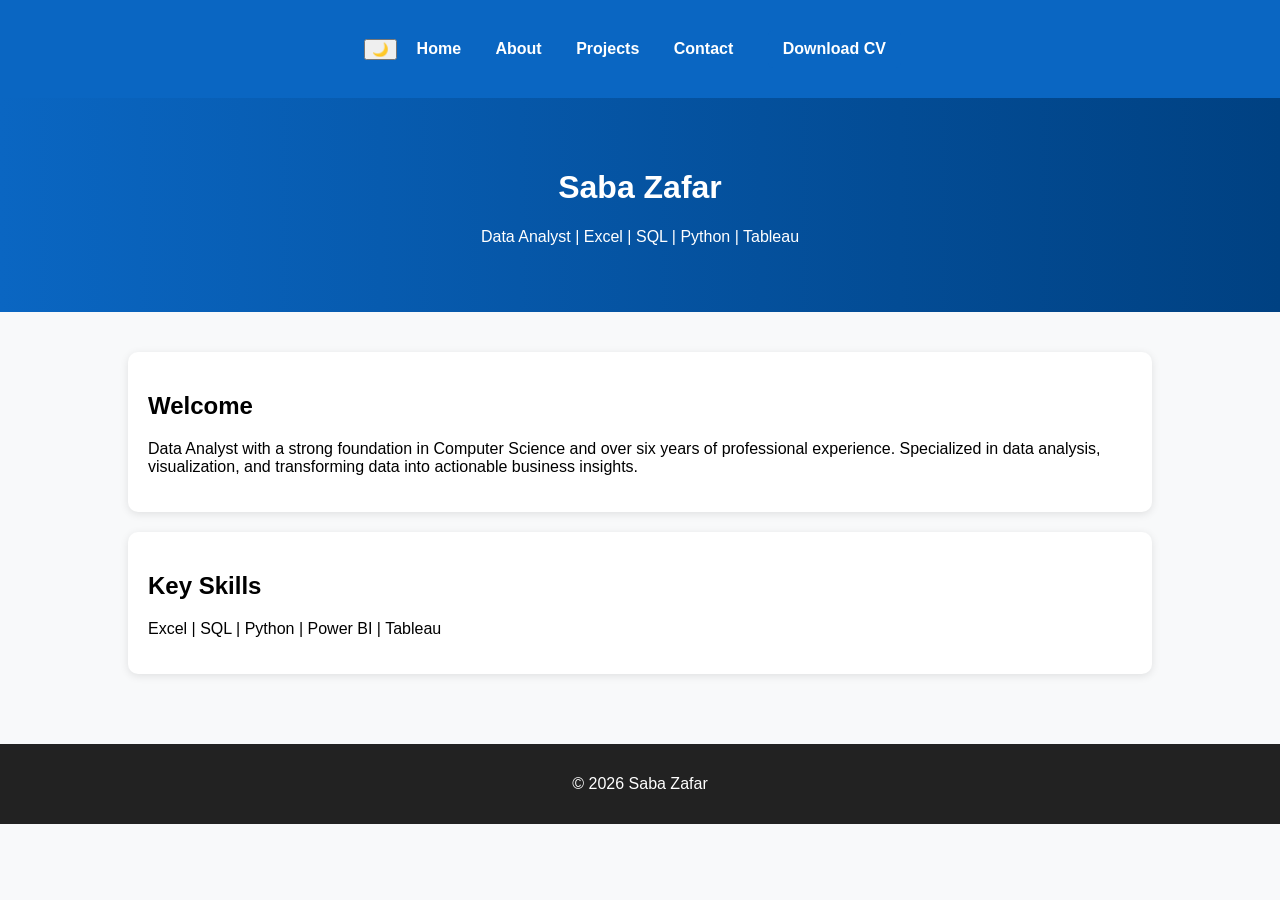
==== index.html @ 67910997 "Update index.html" ====
<!DOCTYPE html>
<html>
<head>
    <title>Saba Zafar | Data Analyst</title>
    <link rel="stylesheet" href="style.css">
</head>

<body>

<nav>
    <button onclick="toggleDarkMode()">🌙</button>
    <a href="index.html">Home</a>
    <a href="About.html">About</a>
    <a href="Projects.html">Projects</a>
    <a href="Contact.html">Contact</a>
    <a href="cv.pdf" class="btn" download>Download CV</a>

</nav>

<header>
    <h1>Saba Zafar</h1>
    <p>Data Analyst | Excel | SQL | Python | Tableau</p>
</header>

<div class="container">

    <div class="card">
        <h2>Welcome</h2>
      <p>
Data Analyst with a strong foundation in Computer Science and over six years of professional experience.
Specialized in data analysis, visualization, and transforming data into actionable business insights.
</p>

    </div>

    <div class="card">
        <h2>Key Skills</h2>
        <p>Excel | SQL | Python | Power BI | Tableau</p>
    </div>

</div>

<footer>
    <p>© 2026 Saba Zafar</p>
</footer>
<script>
function toggleDarkMode() {
    document.body.classList.toggle("dark-mode");
}
</script>

</body>
</html>
---- style.css ----
body {
    font-family: Arial, sans-serif;
    margin: 0;
    background-color: #f8f9fa;
}

/* NAVBAR */
nav {
    background-color: #0a66c2;
    padding: 15px;
    text-align: center;
}

nav a {
    color: white;
    margin: 15px;
    text-decoration: none;
    font-weight: bold;
}

nav a:hover {
    text-decoration: underline;
}

/* HEADER */
header {
    text-align: center;
    padding: 50px;
    background: linear-gradient(to right, #0a66c2, #004182);
    color: white;
}

/* CONTAINER */
.container {
    width: 80%;
    margin: auto;
    padding: 20px;
}

/* CARD STYLE */
.card {
    background: white;
    padding: 20px;
    margin: 20px 0;
    border-radius: 10px;
    box-shadow: 0 2px 8px rgba(0,0,0,0.1);
}

/* BUTTON */
.btn {
    display: inline-block;
    padding: 10px 15px;
    background: #0a66c2;
    color: white;
    text-decoration: none;
    border-radius: 5px;
}

/* FOOTER */
footer {
    background: #222;
    color: white;
    text-align: center;
    padding: 15px;
    margin-top: 30px;
}
.dark-mode {
    background-color: #121212;
    color: white;
}

.dark-mode .card {
    background: #1e1e1e;
}
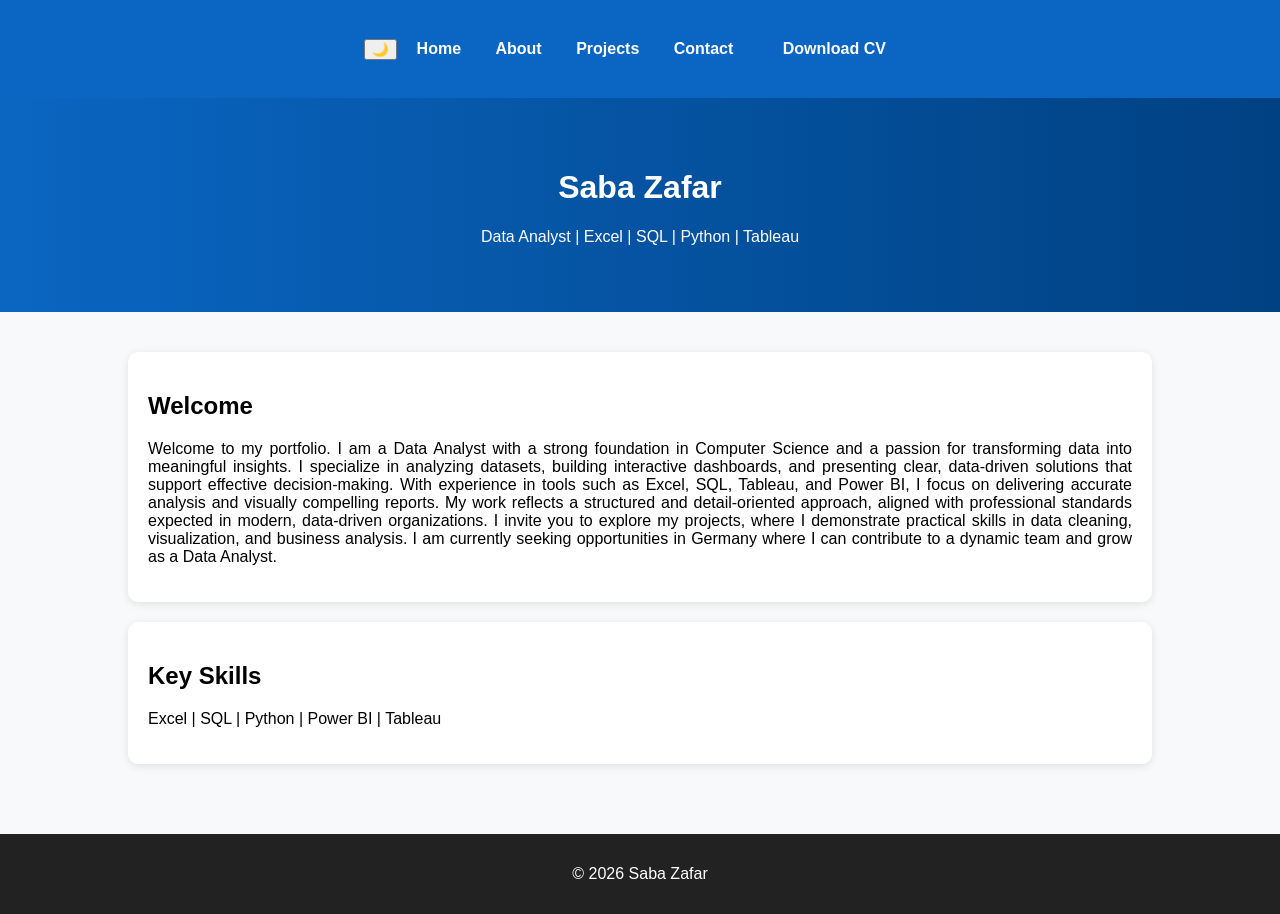
==== commit 721575f6: "Update index.html" ====
--- a/index.html
+++ b/index.html
@@ -26,9 +26,12 @@
 
     <div class="card">
         <h2>Welcome</h2>
-      <p>
-Data Analyst with a strong foundation in Computer Science and over six years of professional experience.
-Specialized in data analysis, visualization, and transforming data into actionable business insights.
+      <p class="justified-text">
+Welcome to my portfolio. I am a Data Analyst with a strong foundation in Computer Science and a passion for transforming data into meaningful insights. I specialize in analyzing datasets, building interactive dashboards, and presenting clear, data-driven solutions that support effective decision-making.
+
+With experience in tools such as Excel, SQL, Tableau, and Power BI, I focus on delivering accurate analysis and visually compelling reports. My work reflects a structured and detail-oriented approach, aligned with professional standards expected in modern, data-driven organizations.
+
+I invite you to explore my projects, where I demonstrate practical skills in data cleaning, visualization, and business analysis. I am currently seeking opportunities in Germany where I can contribute to a dynamic team and grow as a Data Analyst.
 </p>
 
     </div>
--- a/style.css
+++ b/style.css
@@ -36,6 +36,9 @@
     margin: auto;
     padding: 20px;
 }
+.justified-text {
+    text-align: justify;
+}
 
 /* CARD STYLE */
 .card {
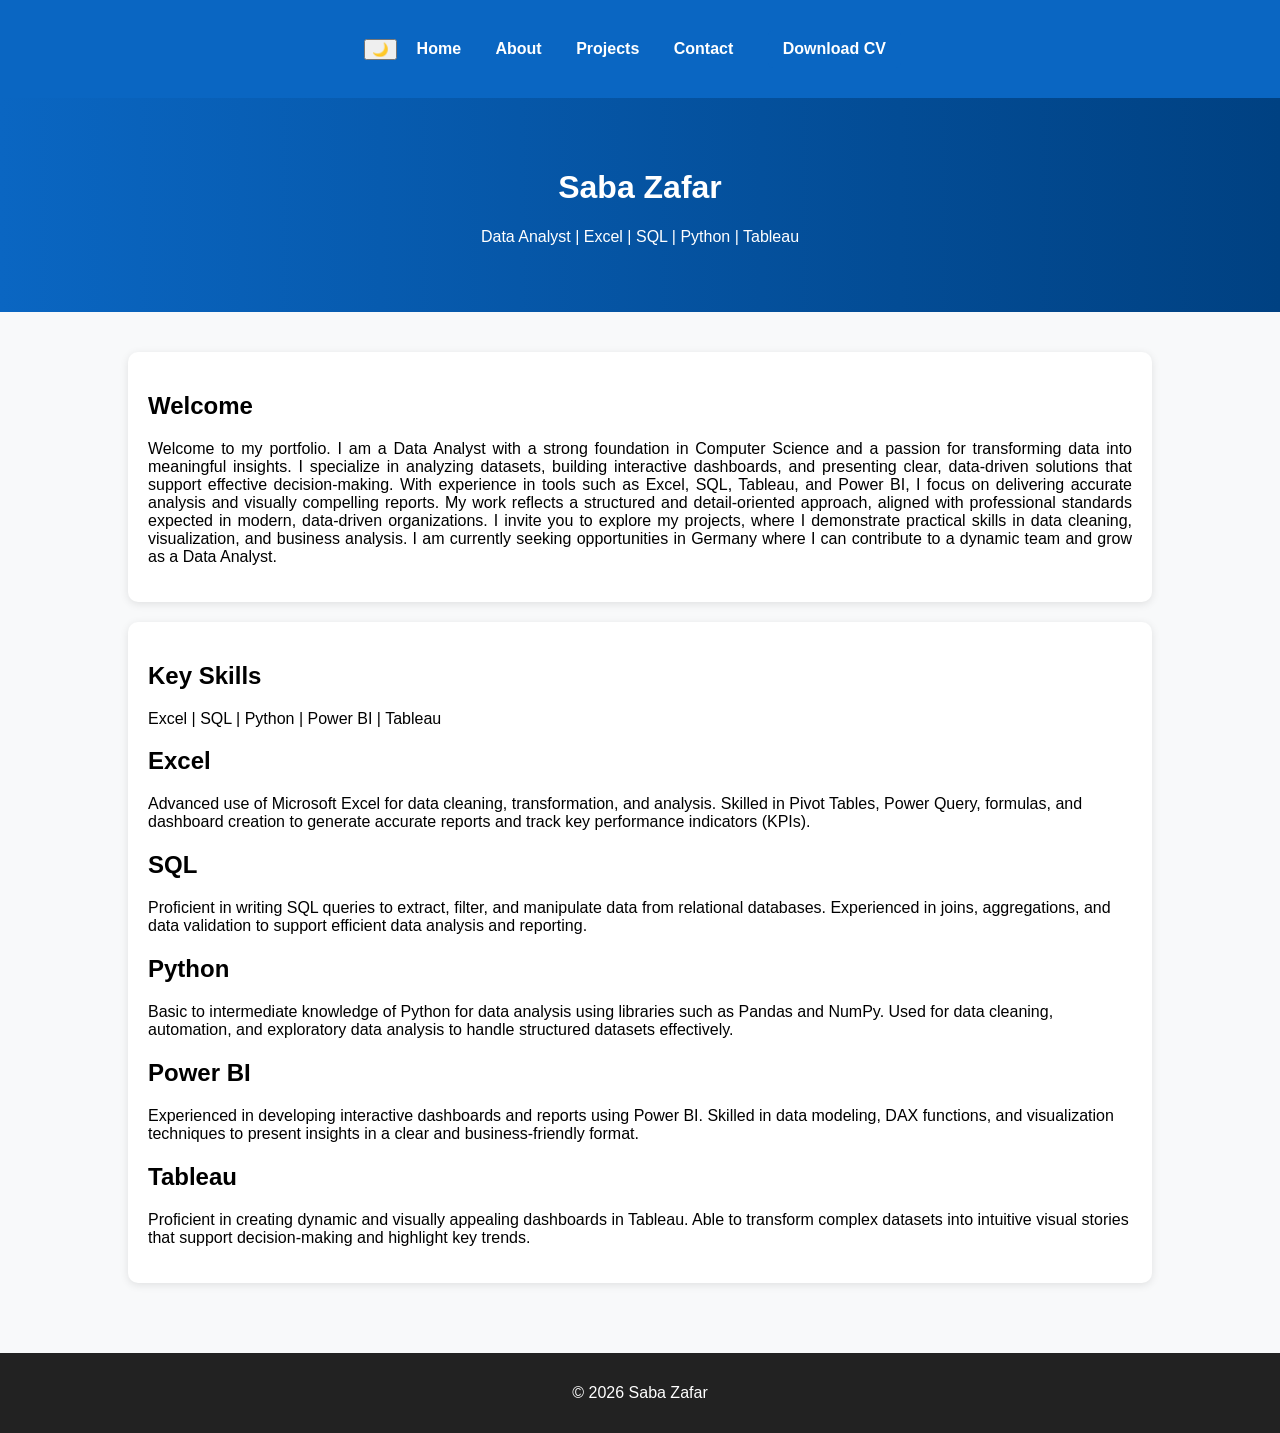
==== commit d116802f: "Update index.html" ====
--- a/index.html
+++ b/index.html
@@ -39,6 +39,21 @@
     <div class="card">
         <h2>Key Skills</h2>
         <p>Excel | SQL | Python | Power BI | Tableau</p>
+        <p class="justified-text"><h2>Excel</h2>
+        Advanced use of Microsoft Excel for data cleaning, transformation, and analysis. Skilled in Pivot Tables, Power Query, formulas, and dashboard creation to generate accurate reports and track key performance indicators (KPIs).
+        </p>
+        <p class="justified-text"><h2>SQL</h2>
+        Proficient in writing SQL queries to extract, filter, and manipulate data from relational databases. Experienced in joins, aggregations, and data validation to support efficient data analysis and reporting.
+        </p>
+        <p class="justified-text"><h2>Python</h2>
+            Basic to intermediate knowledge of Python for data analysis using libraries such as Pandas and NumPy. Used for data cleaning, automation, and exploratory data analysis to handle structured datasets effectively.
+        </p>
+        <p class="justified-text"><h2>Power BI</h2>
+        Experienced in developing interactive dashboards and reports using Power BI. Skilled in data modeling, DAX functions, and visualization techniques to present insights in a clear and business-friendly format.
+        </p>
+        <p class="justified-text"><h2>Tableau</h2>
+        Proficient in creating dynamic and visually appealing dashboards in Tableau. Able to transform complex datasets into intuitive visual stories that support decision-making and highlight key trends.
+        </p>
     </div>
 
 </div>
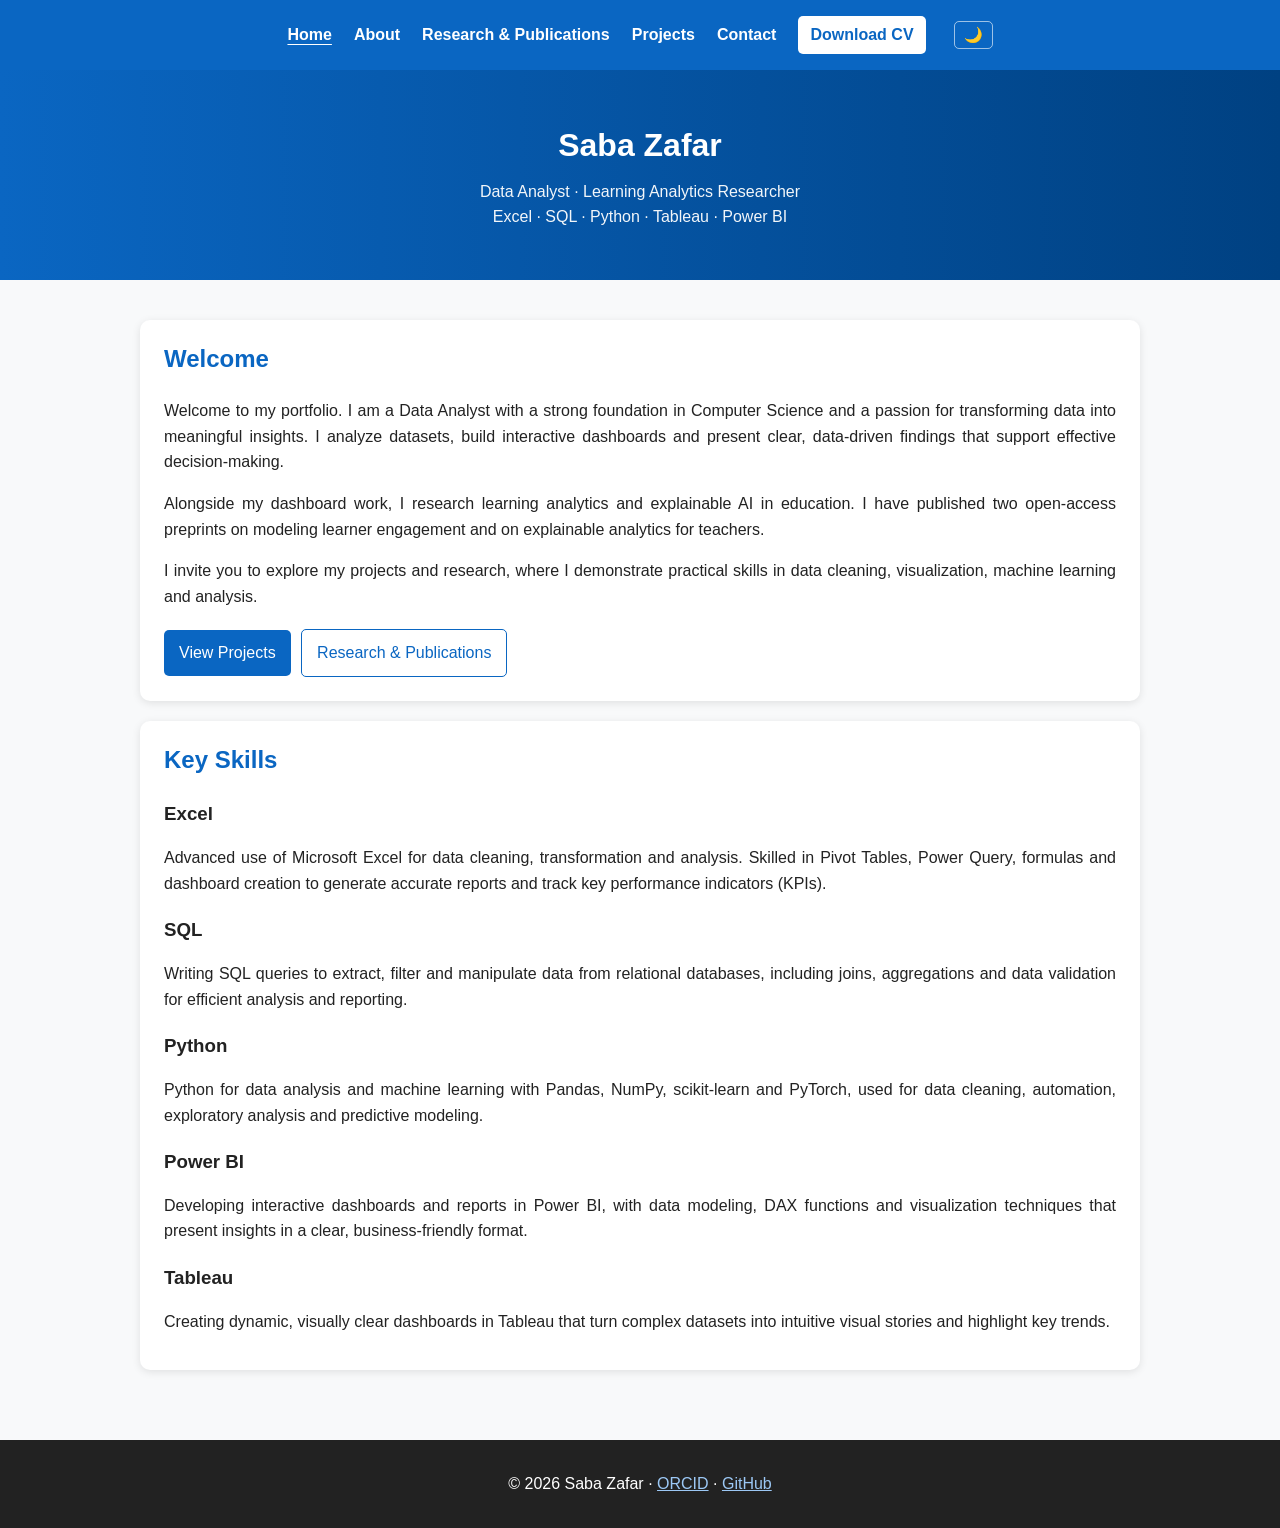
==== commit ccfcec39: "Fix portfolio pages and add Research & Publications page - Add Research & Publications page with bot" ====
--- a/index.html
+++ b/index.html
@@ -1,71 +1,61 @@
 <!DOCTYPE html>
-<html>
+<html lang="en">
 <head>
-    <title>Saba Zafar | Data Analyst</title>
+    <meta charset="utf-8">
+    <meta name="viewport" content="width=device-width, initial-scale=1">
+    <title>Saba Zafar | Data Analyst &amp; Learning Analytics Researcher</title>
+    <meta name="description" content="Portfolio of Saba Zafar: data analyst and learning analytics researcher working with Excel, SQL, Python, Tableau and Power BI.">
     <link rel="stylesheet" href="style.css">
 </head>
-
 <body>
+<script src="script.js"></script>
 
 <nav>
-    <button onclick="toggleDarkMode()">🌙</button>
-    <a href="index.html">Home</a>
+    <a href="index.html" class="active">Home</a>
     <a href="About.html">About</a>
+    <a href="Research.html">Research &amp; Publications</a>
     <a href="Projects.html">Projects</a>
     <a href="Contact.html">Contact</a>
     <a href="cv.pdf" class="btn" download>Download CV</a>
-
+    <button class="theme-toggle" onclick="toggleDarkMode()" aria-label="Toggle dark mode">🌙</button>
 </nav>
 
 <header>
     <h1>Saba Zafar</h1>
-    <p>Data Analyst | Excel | SQL | Python | Tableau</p>
+    <p>Data Analyst · Learning Analytics Researcher</p>
+    <p>Excel · SQL · Python · Tableau · Power BI</p>
 </header>
 
 <div class="container">
 
     <div class="card">
         <h2>Welcome</h2>
-      <p class="justified-text">
-Welcome to my portfolio. I am a Data Analyst with a strong foundation in Computer Science and a passion for transforming data into meaningful insights. I specialize in analyzing datasets, building interactive dashboards, and presenting clear, data-driven solutions that support effective decision-making.
-
-With experience in tools such as Excel, SQL, Tableau, and Power BI, I focus on delivering accurate analysis and visually compelling reports. My work reflects a structured and detail-oriented approach, aligned with professional standards expected in modern, data-driven organizations.
-
-I invite you to explore my projects, where I demonstrate practical skills in data cleaning, visualization, and business analysis. I am currently seeking opportunities in Germany where I can contribute to a dynamic team and grow as a Data Analyst.
-</p>
-
+        <p class="justified-text">Welcome to my portfolio. I am a Data Analyst with a strong foundation in Computer Science and a passion for transforming data into meaningful insights. I analyze datasets, build interactive dashboards and present clear, data-driven findings that support effective decision-making.</p>
+        <p class="justified-text">Alongside my dashboard work, I research learning analytics and explainable AI in education. I have published two open-access preprints on modeling learner engagement and on explainable analytics for teachers.</p>
+        <p class="justified-text">I invite you to explore my projects and research, where I demonstrate practical skills in data cleaning, visualization, machine learning and analysis.</p>
+        <a href="Projects.html" class="btn">View Projects</a>
+        <a href="Research.html" class="btn outline">Research &amp; Publications</a>
     </div>
 
     <div class="card">
         <h2>Key Skills</h2>
-        <p>Excel | SQL | Python | Power BI | Tableau</p>
-        <p class="justified-text"><h2>Excel</h2>
-        Advanced use of Microsoft Excel for data cleaning, transformation, and analysis. Skilled in Pivot Tables, Power Query, formulas, and dashboard creation to generate accurate reports and track key performance indicators (KPIs).
-        </p>
-        <p class="justified-text"><h2>SQL</h2>
-        Proficient in writing SQL queries to extract, filter, and manipulate data from relational databases. Experienced in joins, aggregations, and data validation to support efficient data analysis and reporting.
-        </p>
-        <p class="justified-text"><h2>Python</h2>
-            Basic to intermediate knowledge of Python for data analysis using libraries such as Pandas and NumPy. Used for data cleaning, automation, and exploratory data analysis to handle structured datasets effectively.
-        </p>
-        <p class="justified-text"><h2>Power BI</h2>
-        Experienced in developing interactive dashboards and reports using Power BI. Skilled in data modeling, DAX functions, and visualization techniques to present insights in a clear and business-friendly format.
-        </p>
-        <p class="justified-text"><h2>Tableau</h2>
-        Proficient in creating dynamic and visually appealing dashboards in Tableau. Able to transform complex datasets into intuitive visual stories that support decision-making and highlight key trends.
-        </p>
+        <h3>Excel</h3>
+        <p class="justified-text">Advanced use of Microsoft Excel for data cleaning, transformation and analysis. Skilled in Pivot Tables, Power Query, formulas and dashboard creation to generate accurate reports and track key performance indicators (KPIs).</p>
+        <h3>SQL</h3>
+        <p class="justified-text">Writing SQL queries to extract, filter and manipulate data from relational databases, including joins, aggregations and data validation for efficient analysis and reporting.</p>
+        <h3>Python</h3>
+        <p class="justified-text">Python for data analysis and machine learning with Pandas, NumPy, scikit-learn and PyTorch, used for data cleaning, automation, exploratory analysis and predictive modeling.</p>
+        <h3>Power BI</h3>
+        <p class="justified-text">Developing interactive dashboards and reports in Power BI, with data modeling, DAX functions and visualization techniques that present insights in a clear, business-friendly format.</p>
+        <h3>Tableau</h3>
+        <p class="justified-text">Creating dynamic, visually clear dashboards in Tableau that turn complex datasets into intuitive visual stories and highlight key trends.</p>
     </div>
 
 </div>
 
 <footer>
-    <p>© 2026 Saba Zafar</p>
+    <p>© 2026 Saba Zafar · <a href="https://orcid.org/0009-0002-3922-176X">ORCID</a> · <a href="https://github.com/sabazafar209-wq">GitHub</a></p>
 </footer>
-<script>
-function toggleDarkMode() {
-    document.body.classList.toggle("dark-mode");
-}
-</script>
 
 </body>
 </html>
--- a/style.css
+++ b/style.css
@@ -1,62 +1,123 @@
+* { box-sizing: border-box; }
+
 body {
-    font-family: Arial, sans-serif;
+    font-family: Arial, Helvetica, sans-serif;
     margin: 0;
     background-color: #f8f9fa;
+    color: #222;
+    line-height: 1.6;
 }
 
 /* NAVBAR */
 nav {
     background-color: #0a66c2;
-    padding: 15px;
-    text-align: center;
+    padding: 12px 15px;
+    display: flex;
+    flex-wrap: wrap;
+    justify-content: center;
+    align-items: center;
+    gap: 6px 22px;
 }
 
 nav a {
     color: white;
-    margin: 15px;
     text-decoration: none;
     font-weight: bold;
 }
 
-nav a:hover {
+nav a:hover,
+nav a.active {
     text-decoration: underline;
+    text-underline-offset: 4px;
+}
+
+nav .btn {
+    background: white;
+    color: #0a66c2;
+    padding: 6px 12px;
+}
+
+.theme-toggle {
+    background: transparent;
+    border: 1px solid rgba(255, 255, 255, 0.6);
+    border-radius: 5px;
+    color: white;
+    cursor: pointer;
+    font-size: 15px;
+    padding: 4px 9px;
 }
 
 /* HEADER */
 header {
     text-align: center;
-    padding: 50px;
+    padding: 50px 20px;
     background: linear-gradient(to right, #0a66c2, #004182);
     color: white;
 }
 
+header h1 { margin: 0 0 8px; }
+header p { margin: 0; opacity: 0.95; }
+
 /* CONTAINER */
 .container {
     width: 80%;
+    max-width: 1000px;
     margin: auto;
-    padding: 20px;
+    padding: 20px 0;
 }
-.justified-text {
-    text-align: justify;
-}
+
+.justified-text { text-align: justify; }
 
 /* CARD STYLE */
 .card {
     background: white;
-    padding: 20px;
+    padding: 20px 24px;
     margin: 20px 0;
     border-radius: 10px;
-    box-shadow: 0 2px 8px rgba(0,0,0,0.1);
+    box-shadow: 0 2px 8px rgba(0, 0, 0, 0.1);
+}
+
+.card h2 { margin-top: 0; color: #0a66c2; }
+.card h3 { margin-bottom: 4px; }
+
+.card img {
+    max-width: 100%;
+    height: auto;
+    border-radius: 6px;
+    border: 1px solid #e3e6ea;
 }
 
 /* BUTTON */
 .btn {
     display: inline-block;
     padding: 10px 15px;
+    margin: 4px 6px 4px 0;
     background: #0a66c2;
     color: white;
     text-decoration: none;
     border-radius: 5px;
+}
+
+.btn:hover { background: #004182; }
+
+.btn.outline {
+    background: transparent;
+    color: #0a66c2;
+    border: 1px solid #0a66c2;
+}
+
+/* RESEARCH & PUBLICATIONS */
+.pub { padding: 14px 0; border-top: 1px solid #e3e6ea; }
+.pub:first-of-type { border-top: none; padding-top: 0; }
+.pub .meta { color: #555; font-size: 0.95em; margin: 2px 0 8px; }
+.tag {
+    display: inline-block;
+    background: #e7f1fb;
+    color: #0a66c2;
+    border-radius: 12px;
+    padding: 2px 10px;
+    font-size: 0.85em;
+    margin: 0 6px 6px 0;
 }
 
 /* FOOTER */
@@ -67,12 +128,22 @@
     padding: 15px;
     margin-top: 30px;
 }
-.dark-mode {
-    background-color: #121212;
-    color: white;
+
+footer a { color: #9cc8f5; }
+
+/* DARK MODE */
+.dark-mode { background-color: #121212; color: #e8e8e8; }
+.dark-mode .card { background: #1e1e1e; box-shadow: none; }
+.dark-mode .card h2 { color: #6fb1f0; }
+.dark-mode .pub { border-top-color: #333; }
+.dark-mode .pub .meta { color: #aaa; }
+.dark-mode .tag { background: #1d3550; color: #9cc8f5; }
+.dark-mode .btn.outline { color: #9cc8f5; border-color: #9cc8f5; }
+.dark-mode .card a:not(.btn) { color: #9cc8f5; }
+
+/* SMALL SCREENS */
+@media (max-width: 700px) {
+    .container { width: 92%; }
+    header { padding: 35px 15px; }
+    .card { padding: 16px; }
 }
-
-.dark-mode .card {
-    background: #1e1e1e;
-}
-
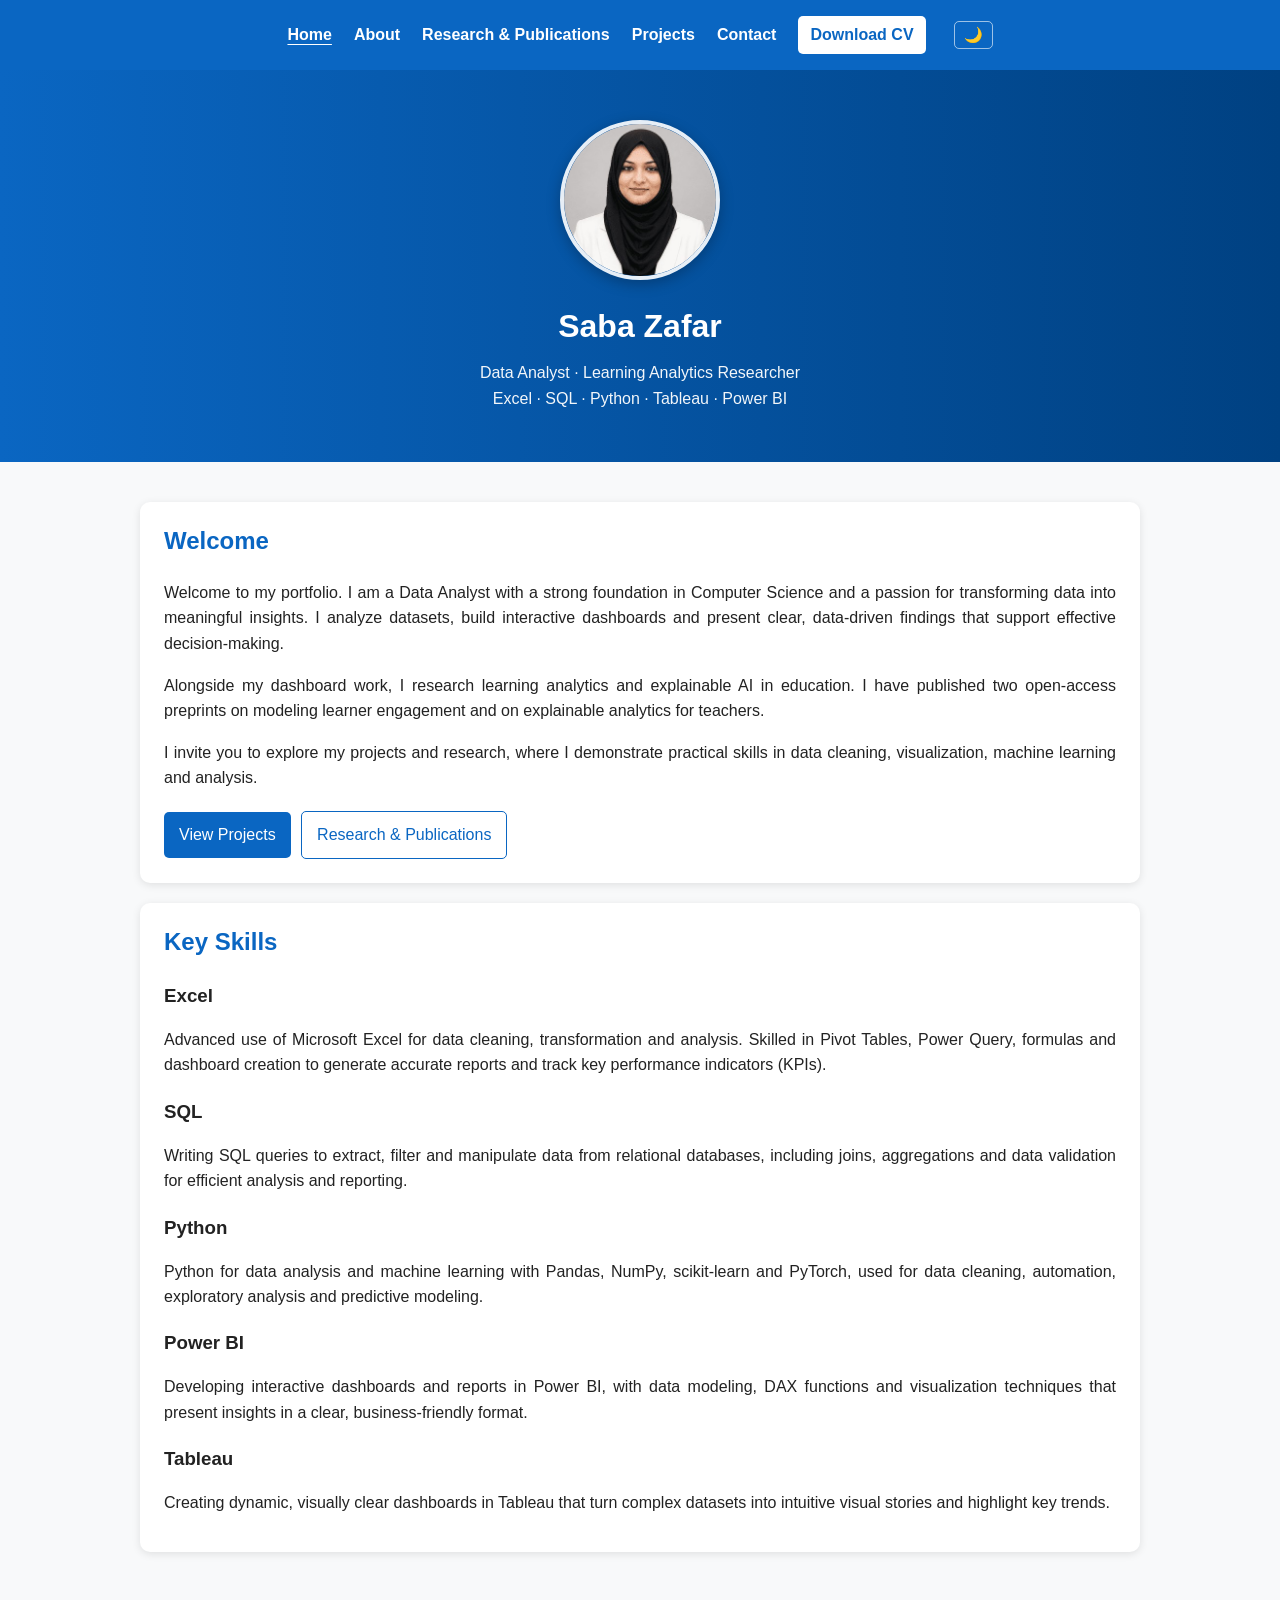
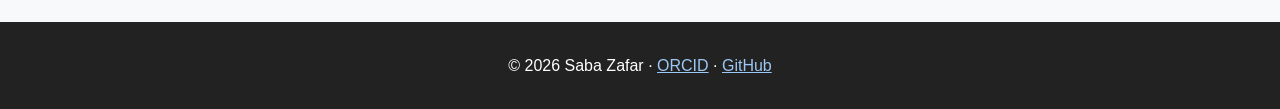
==== commit df0cc4bf: "Add profile photo to Home and About pages Co-Authored-By: Claude Opus 5.5 <noreply@anthropic.com> Cl" ====
--- a/index.html
+++ b/index.html
@@ -21,6 +21,7 @@
 </nav>
 
 <header>
+    <img src="images/profile.jpg" alt="Portrait of Saba Zafar" class="profile-photo">
     <h1>Saba Zafar</h1>
     <p>Data Analyst · Learning Analytics Researcher</p>
     <p>Excel · SQL · Python · Tableau · Power BI</p>
--- a/style.css
+++ b/style.css
@@ -56,6 +56,19 @@
 }
 
 header h1 { margin: 0 0 8px; }
+
+.profile-photo {
+    width: 160px;
+    height: 160px;
+    object-fit: cover;
+    object-position: center 20%;
+    border-radius: 50%;
+    border: 4px solid rgba(255, 255, 255, 0.9);
+    box-shadow: 0 4px 14px rgba(0, 0, 0, 0.25);
+    margin-bottom: 14px;
+}
+
+.profile-photo.small { width: 120px; height: 120px; }
 header p { margin: 0; opacity: 0.95; }
 
 /* CONTAINER */
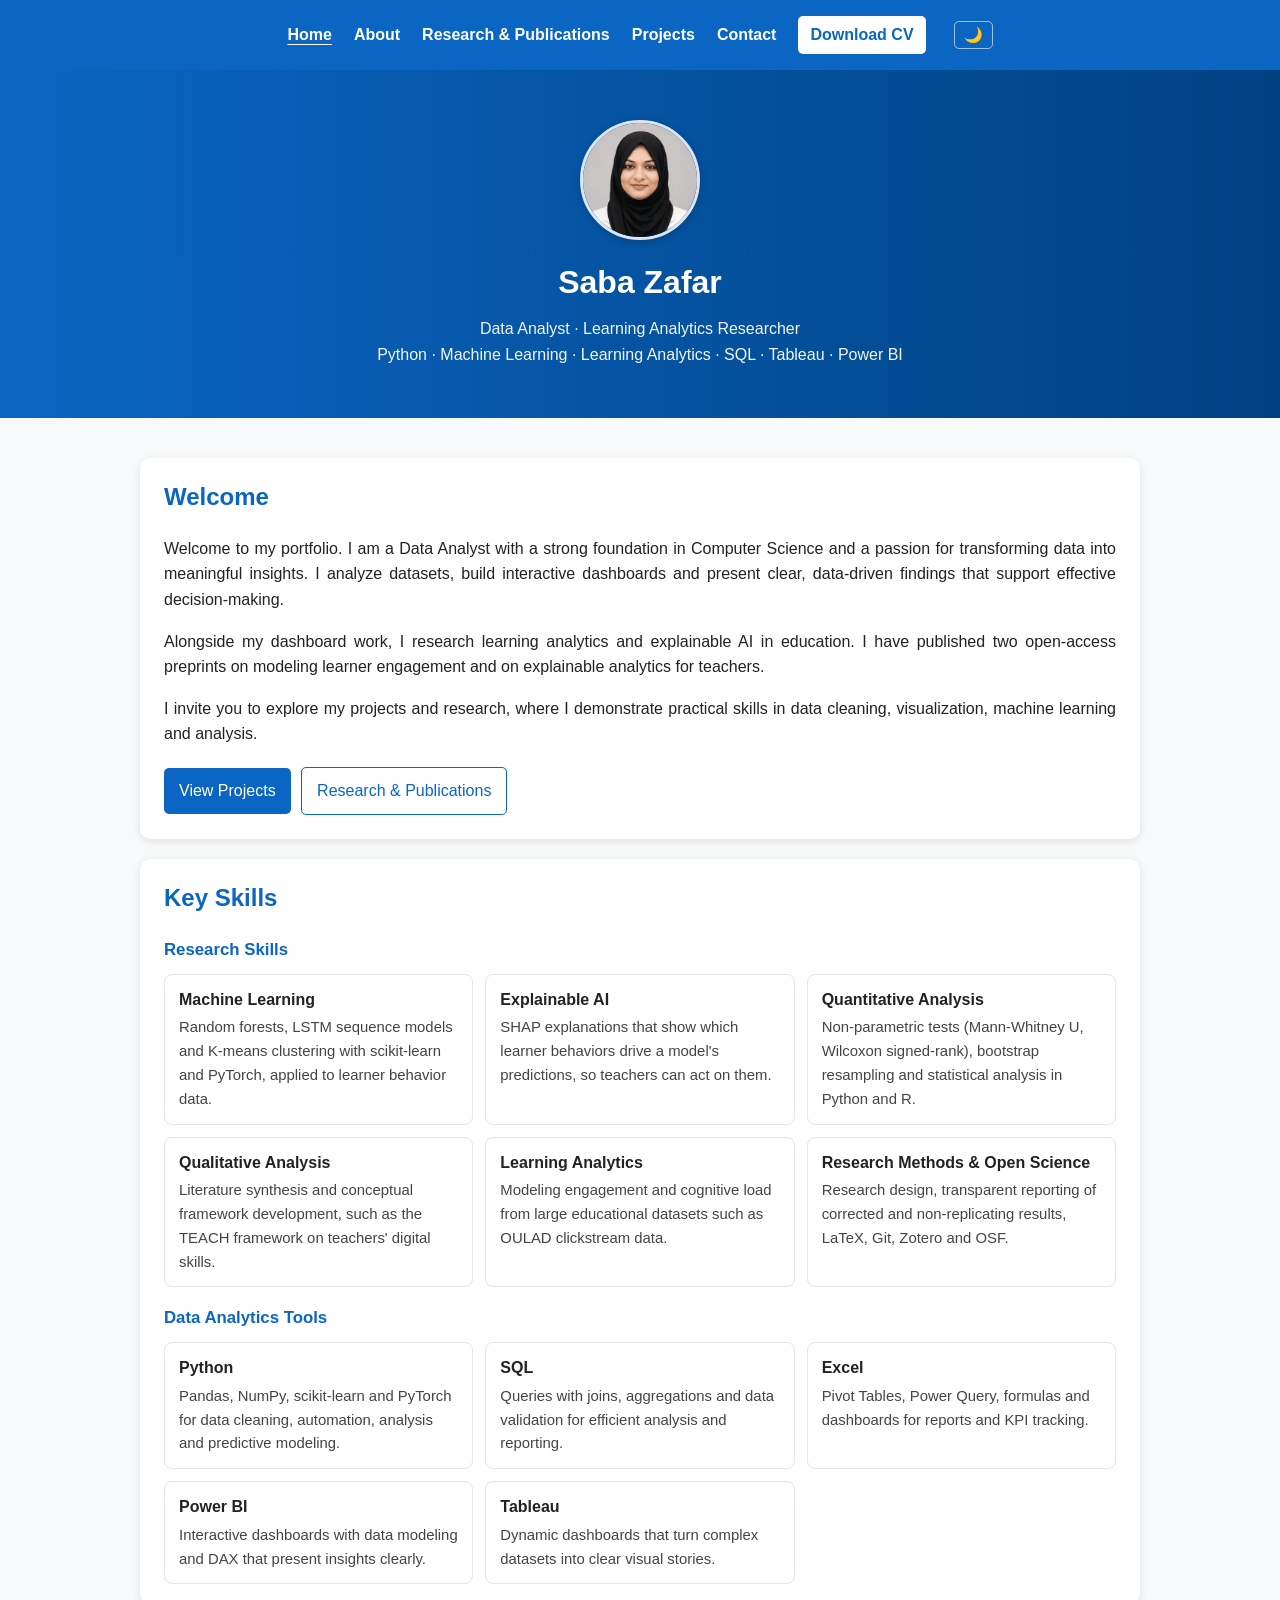
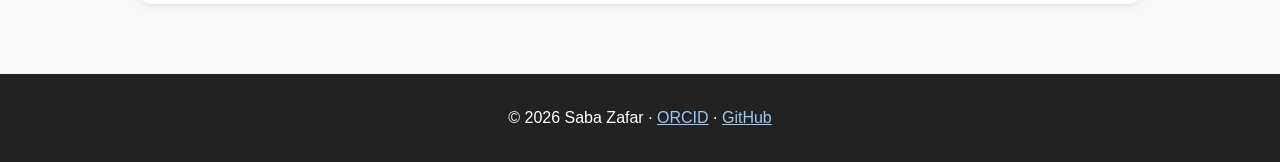
==== commit ea65e76f: "Smaller profile photo and research skills on Home page - Profile photo 120px (96px on About), tighte" ====
--- a/index.html
+++ b/index.html
@@ -24,7 +24,7 @@
     <img src="images/profile.jpg" alt="Portrait of Saba Zafar" class="profile-photo">
     <h1>Saba Zafar</h1>
     <p>Data Analyst · Learning Analytics Researcher</p>
-    <p>Excel · SQL · Python · Tableau · Power BI</p>
+    <p>Python · Machine Learning · Learning Analytics · SQL · Tableau · Power BI</p>
 </header>
 
 <div class="container">
@@ -40,16 +40,25 @@
 
     <div class="card">
         <h2>Key Skills</h2>
-        <h3>Excel</h3>
-        <p class="justified-text">Advanced use of Microsoft Excel for data cleaning, transformation and analysis. Skilled in Pivot Tables, Power Query, formulas and dashboard creation to generate accurate reports and track key performance indicators (KPIs).</p>
-        <h3>SQL</h3>
-        <p class="justified-text">Writing SQL queries to extract, filter and manipulate data from relational databases, including joins, aggregations and data validation for efficient analysis and reporting.</p>
-        <h3>Python</h3>
-        <p class="justified-text">Python for data analysis and machine learning with Pandas, NumPy, scikit-learn and PyTorch, used for data cleaning, automation, exploratory analysis and predictive modeling.</p>
-        <h3>Power BI</h3>
-        <p class="justified-text">Developing interactive dashboards and reports in Power BI, with data modeling, DAX functions and visualization techniques that present insights in a clear, business-friendly format.</p>
-        <h3>Tableau</h3>
-        <p class="justified-text">Creating dynamic, visually clear dashboards in Tableau that turn complex datasets into intuitive visual stories and highlight key trends.</p>
+
+        <h3 class="skill-group">Research Skills</h3>
+        <div class="skill-grid">
+            <div class="skill"><h4>Machine Learning</h4><p>Random forests, LSTM sequence models and K-means clustering with scikit-learn and PyTorch, applied to learner behavior data.</p></div>
+            <div class="skill"><h4>Explainable AI</h4><p>SHAP explanations that show which learner behaviors drive a model's predictions, so teachers can act on them.</p></div>
+            <div class="skill"><h4>Quantitative Analysis</h4><p>Non-parametric tests (Mann-Whitney U, Wilcoxon signed-rank), bootstrap resampling and statistical analysis in Python and R.</p></div>
+            <div class="skill"><h4>Qualitative Analysis</h4><p>Literature synthesis and conceptual framework development, such as the TEACH framework on teachers' digital skills.</p></div>
+            <div class="skill"><h4>Learning Analytics</h4><p>Modeling engagement and cognitive load from large educational datasets such as OULAD clickstream data.</p></div>
+            <div class="skill"><h4>Research Methods &amp; Open Science</h4><p>Research design, transparent reporting of corrected and non-replicating results, LaTeX, Git, Zotero and OSF.</p></div>
+        </div>
+
+        <h3 class="skill-group">Data Analytics Tools</h3>
+        <div class="skill-grid">
+            <div class="skill"><h4>Python</h4><p>Pandas, NumPy, scikit-learn and PyTorch for data cleaning, automation, analysis and predictive modeling.</p></div>
+            <div class="skill"><h4>SQL</h4><p>Queries with joins, aggregations and data validation for efficient analysis and reporting.</p></div>
+            <div class="skill"><h4>Excel</h4><p>Pivot Tables, Power Query, formulas and dashboards for reports and KPI tracking.</p></div>
+            <div class="skill"><h4>Power BI</h4><p>Interactive dashboards with data modeling and DAX that present insights clearly.</p></div>
+            <div class="skill"><h4>Tableau</h4><p>Dynamic dashboards that turn complex datasets into clear visual stories.</p></div>
+        </div>
     </div>
 
 </div>
--- a/style.css
+++ b/style.css
@@ -58,17 +58,35 @@
 header h1 { margin: 0 0 8px; }
 
 .profile-photo {
-    width: 160px;
-    height: 160px;
+    width: 120px;
+    height: 120px;
     object-fit: cover;
-    object-position: center 20%;
     border-radius: 50%;
-    border: 4px solid rgba(255, 255, 255, 0.9);
-    box-shadow: 0 4px 14px rgba(0, 0, 0, 0.25);
-    margin-bottom: 14px;
+    border: 3px solid rgba(255, 255, 255, 0.85);
+    box-shadow: 0 2px 8px rgba(0, 0, 0, 0.2);
+    margin-bottom: 10px;
 }
 
-.profile-photo.small { width: 120px; height: 120px; }
+.profile-photo.small { width: 96px; height: 96px; }
+
+/* SKILLS GRID */
+.skill-group { margin-top: 18px; color: #0a66c2; font-size: 1.05em; }
+.skill-grid {
+    display: grid;
+    grid-template-columns: repeat(auto-fit, minmax(260px, 1fr));
+    gap: 12px;
+    margin-top: 10px;
+}
+.skill {
+    border: 1px solid #e3e6ea;
+    border-radius: 8px;
+    padding: 12px 14px;
+}
+.skill h4 { margin: 0 0 4px; font-size: 1em; }
+.skill p { margin: 0; font-size: 0.93em; color: #444; }
+.dark-mode .skill { border-color: #333; }
+.dark-mode .skill p { color: #bbb; }
+.dark-mode .skill-group { color: #6fb1f0; }
 header p { margin: 0; opacity: 0.95; }
 
 /* CONTAINER */
